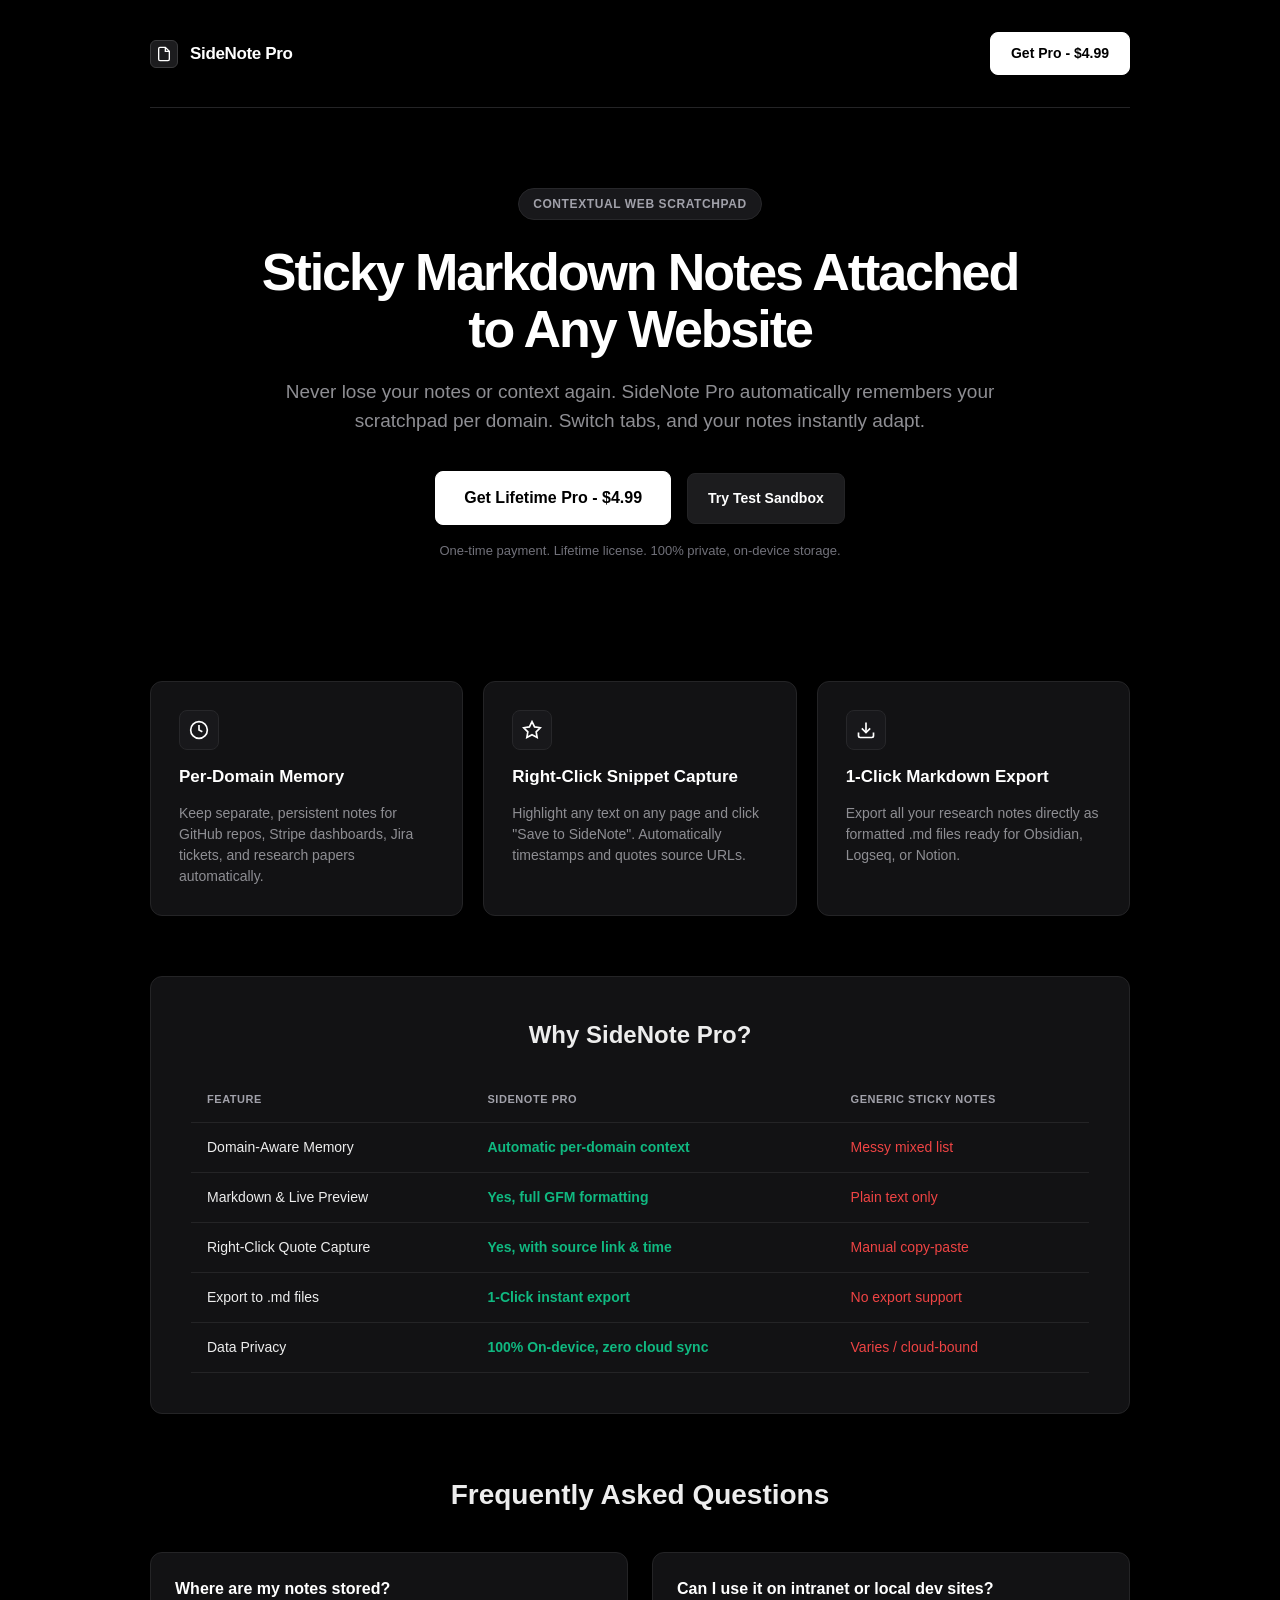
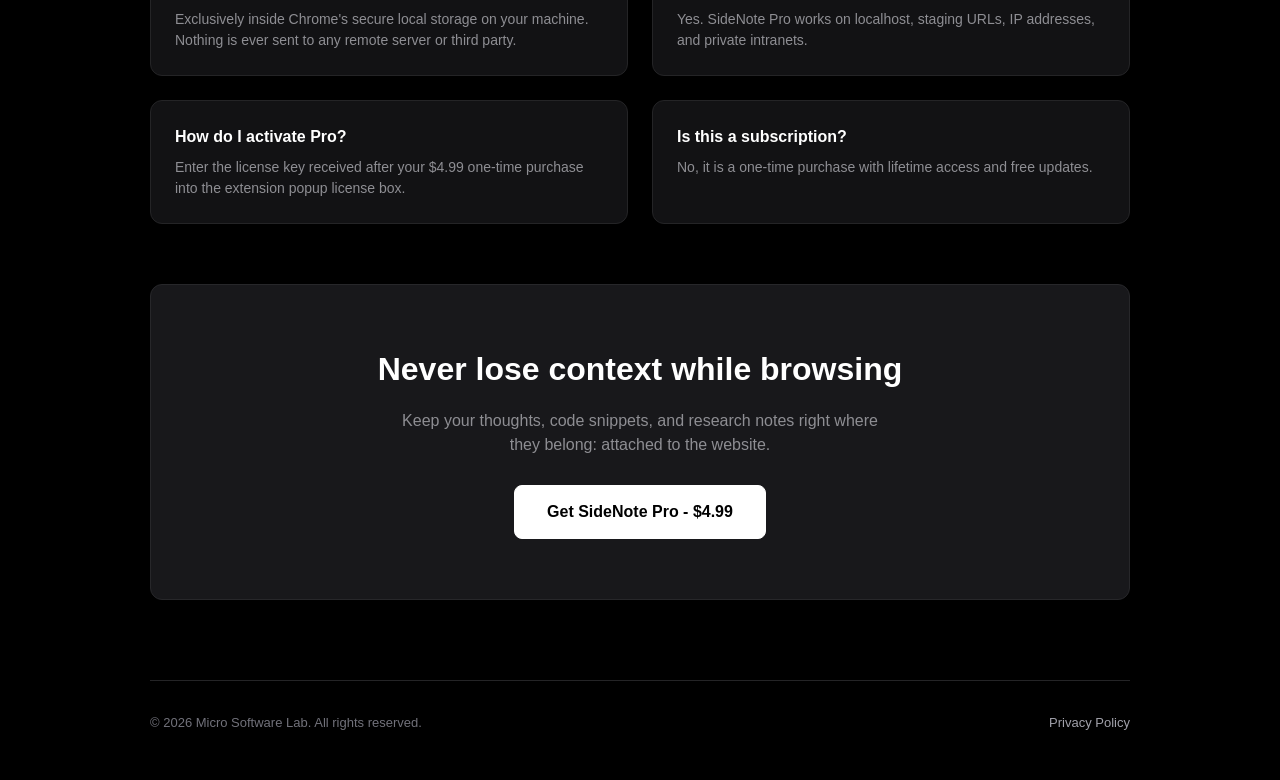
==== index.html @ 8728186e "feat: complete SideNote Pro extension with markdown engine, landing page, and lemon squeezy checkout" ====
<!DOCTYPE html>
<html lang="en">
<head>
  <meta charset="UTF-8">
  <meta name="viewport" content="width=device-width, initial-scale=1.0">
  <title>SideNote Pro - Sticky Markdown Scratchpad for Every Website</title>
  <meta name="description" content="Contextual domain-smart Markdown scratchpad for Google Chrome. Pin notes, code snippets, and research checklists to any website. 100% on-device.">
  <link rel="icon" type="image/png" href="icons/icon48.png">
  <style>
    :root {
      --bg: #000000;
      --card-bg: #121214;
      --border: #242426;
      --text: #ededed;
      --text-muted: #8e8e93;
      --accent: #ffffff;
      --accent-text: #000000;
      --radius: 12px;
    }
    * { box-sizing: border-box; margin: 0; padding: 0; }
    body {
      background: var(--bg);
      color: var(--text);
      font-family: -apple-system, BlinkMacSystemFont, "SF Pro Text", "Segoe UI", Roboto, Helvetica, Arial, sans-serif;
      line-height: 1.5;
      -webkit-font-smoothing: antialiased;
      padding: 0 20px;
    }
    .container {
      max-width: 980px;
      margin: 0 auto;
    }
    nav {
      display: flex;
      justify-content: space-between;
      align-items: center;
      padding: 32px 0;
      border-bottom: 1px solid var(--border);
    }
    .logo {
      display: flex;
      align-items: center;
      gap: 12px;
      font-weight: 700;
      font-size: 17px;
      letter-spacing: -0.02em;
      color: #fff;
    }
    .logo-icon {
      width: 28px;
      height: 28px;
      background: #1c1c1e;
      border: 1px solid #3a3a3c;
      border-radius: 6px;
      display: flex;
      align-items: center;
      justify-content: center;
    }
    .nav-actions {
      display: flex;
      align-items: center;
      gap: 16px;
    }
    .btn {
      display: inline-flex;
      align-items: center;
      justify-content: center;
      gap: 8px;
      padding: 10px 20px;
      border-radius: 8px;
      font-size: 14px;
      font-weight: 600;
      text-decoration: none;
      transition: all 0.15s ease;
      cursor: pointer;
    }
    .btn-primary {
      background: var(--accent);
      color: var(--accent-text);
      border: 1px solid #ffffff;
    }
    .btn-primary:hover {
      background: #e5e5ea;
      transform: translateY(-1px);
    }
    .btn-secondary {
      background: #1c1c1e;
      color: #fff;
      border: 1px solid var(--border);
    }
    .btn-secondary:hover {
      background: #2c2c2e;
    }
    header.hero {
      text-align: center;
      padding: 80px 0 60px;
      max-width: 760px;
      margin: 0 auto;
    }
    .pill {
      display: inline-flex;
      align-items: center;
      gap: 6px;
      padding: 6px 14px;
      border-radius: 999px;
      background: #18181b;
      border: 1px solid #27272a;
      font-size: 12px;
      font-weight: 600;
      color: #a1a1aa;
      margin-bottom: 24px;
      text-transform: uppercase;
      letter-spacing: 0.05em;
    }
    h1 {
      font-size: 52px;
      font-weight: 800;
      letter-spacing: -0.04em;
      line-height: 1.1;
      margin-bottom: 20px;
      color: #fff;
    }
    p.hero-sub {
      font-size: 19px;
      color: var(--text-muted);
      line-height: 1.5;
      margin-bottom: 36px;
      font-weight: 400;
    }
    .hero-cta {
      display: flex;
      justify-content: center;
      align-items: center;
      gap: 16px;
      margin-bottom: 16px;
    }
    .hero-meta {
      font-size: 13px;
      color: #71717a;
    }
    .features-grid {
      display: grid;
      grid-template-columns: repeat(auto-fit, minmax(280px, 1fr));
      gap: 20px;
      margin: 60px 0;
    }
    .feature-card {
      background: var(--card-bg);
      border: 1px solid var(--border);
      border-radius: var(--radius);
      padding: 28px;
      display: flex;
      flex-direction: column;
      gap: 14px;
    }
    .icon-box {
      width: 40px;
      height: 40px;
      border-radius: 8px;
      background: #18181b;
      border: 1px solid #27272a;
      display: flex;
      align-items: center;
      justify-content: center;
      color: #fff;
    }
    .feature-card h3 {
      font-size: 17px;
      font-weight: 600;
      color: #fff;
    }
    .feature-card p {
      font-size: 14px;
      color: var(--text-muted);
      line-height: 1.5;
    }
    .comparison-section {
      background: var(--card-bg);
      border: 1px solid var(--border);
      border-radius: var(--radius);
      padding: 40px;
      margin: 60px 0;
    }
    .comparison-section h2 {
      font-size: 24px;
      font-weight: 700;
      margin-bottom: 24px;
      text-align: center;
    }
    table {
      width: 100%;
      border-collapse: collapse;
      text-align: left;
      font-size: 14px;
    }
    th, td {
      padding: 14px 16px;
      border-bottom: 1px solid var(--border);
    }
    th {
      color: #a1a1aa;
      font-weight: 600;
      text-transform: uppercase;
      font-size: 11px;
      letter-spacing: 0.05em;
    }
    .check { color: #10b981; font-weight: 600; }
    .cross { color: #ef4444; }
    .faq-section {
      margin: 60px 0;
    }
    .faq-section h2 {
      font-size: 28px;
      font-weight: 700;
      text-align: center;
      margin-bottom: 36px;
    }
    .faq-grid {
      display: grid;
      grid-template-columns: 1fr 1fr;
      gap: 24px;
    }
    .faq-item {
      background: var(--card-bg);
      border: 1px solid var(--border);
      border-radius: var(--radius);
      padding: 24px;
    }
    .faq-item h4 {
      font-size: 16px;
      font-weight: 600;
      margin-bottom: 8px;
      color: #fff;
    }
    .faq-item p {
      font-size: 14px;
      color: var(--text-muted);
      line-height: 1.5;
    }
    .cta-banner {
      background: #18181b;
      border: 1px solid #27272a;
      border-radius: var(--radius);
      padding: 60px 24px;
      text-align: center;
      margin: 60px 0 80px;
    }
    .cta-banner h2 {
      font-size: 32px;
      font-weight: 800;
      margin-bottom: 16px;
      color: #fff;
    }
    .cta-banner p {
      color: var(--text-muted);
      max-width: 500px;
      margin: 0 auto 28px;
      font-size: 16px;
    }
    footer {
      border-top: 1px solid var(--border);
      padding: 32px 0 48px;
      display: flex;
      justify-content: space-between;
      font-size: 13px;
      color: #71717a;
    }
    footer a { color: #a1a1aa; text-decoration: none; }
    footer a:hover { color: #fff; }
    @media (max-width: 768px) {
      h1 { font-size: 36px; }
      .faq-grid { grid-template-columns: 1fr; }
    }
  </style>
</head>
<body>
  <div class="container">
    <nav>
      <div class="logo">
        <div class="logo-icon">
          <svg width="16" height="16" viewBox="0 0 24 24" fill="none" stroke="#fff" stroke-width="2">
            <path d="M14 2H6a2 2 0 0 0-2 2v16a2 2 0 0 0 2 2h12a2 2 0 0 0 2-2V8z"></path>
            <polyline points="14 2 14 8 20 8"></polyline>
          </svg>
        </div>
        <span>SideNote Pro</span>
      </div>
      <div class="nav-actions">
        <a href="https://micro-software-lab.lemonsqueezy.com/checkout/buy/3dfdbeb4-d743-4fff-9328-c293507b80ab" class="btn btn-primary">Get Pro - $4.99</a>
      </div>
    </nav>

    <header class="hero">
      <div class="pill">Contextual Web Scratchpad</div>
      <h1>Sticky Markdown Notes Attached to Any Website</h1>
      <p class="hero-sub">Never lose your notes or context again. SideNote Pro automatically remembers your scratchpad per domain. Switch tabs, and your notes instantly adapt.</p>
      <div class="hero-cta">
        <a href="https://micro-software-lab.lemonsqueezy.com/checkout/buy/3dfdbeb4-d743-4fff-9328-c293507b80ab" class="btn btn-primary" style="padding: 14px 28px; font-size: 16px;">Get Lifetime Pro - $4.99</a>
        <a href="demo-test.html" class="btn btn-secondary" style="padding: 14px 20px;">Try Test Sandbox</a>
      </div>
      <div class="hero-meta">One-time payment. Lifetime license. 100% private, on-device storage.</div>
    </header>

    <div class="features-grid">
      <div class="feature-card">
        <div class="icon-box">
          <svg width="20" height="20" viewBox="0 0 24 24" fill="none" stroke="currentColor" stroke-width="2">
            <circle cx="12" cy="12" r="10"></circle>
            <polyline points="12 6 12 12 16 14"></polyline>
          </svg>
        </div>
        <h3>Per-Domain Memory</h3>
        <p>Keep separate, persistent notes for GitHub repos, Stripe dashboards, Jira tickets, and research papers automatically.</p>
      </div>

      <div class="feature-card">
        <div class="icon-box">
          <svg width="20" height="20" viewBox="0 0 24 24" fill="none" stroke="currentColor" stroke-width="2">
            <polygon points="12 2 15.09 8.26 22 9.27 17 14.14 18.18 21.02 12 17.77 5.82 21.02 7 14.14 2 9.27 8.91 8.26 12 2"></polygon>
          </svg>
        </div>
        <h3>Right-Click Snippet Capture</h3>
        <p>Highlight any text on any page and click "Save to SideNote". Automatically timestamps and quotes source URLs.</p>
      </div>

      <div class="feature-card">
        <div class="icon-box">
          <svg width="20" height="20" viewBox="0 0 24 24" fill="none" stroke="currentColor" stroke-width="2">
            <path d="M21 15v4a2 2 0 0 1-2 2H5a2 2 0 0 1-2-2v-4"></path>
            <polyline points="7 10 12 15 17 10"></polyline>
            <line x1="12" y1="15" x2="12" y2="3"></line>
          </svg>
        </div>
        <h3>1-Click Markdown Export</h3>
        <p>Export all your research notes directly as formatted .md files ready for Obsidian, Logseq, or Notion.</p>
      </div>
    </div>

    <div class="comparison-section">
      <h2>Why SideNote Pro?</h2>
      <table>
        <thead>
          <tr>
            <th>Feature</th>
            <th>SideNote Pro</th>
            <th>Generic Sticky Notes</th>
          </tr>
        </thead>
        <tbody>
          <tr>
            <td>Domain-Aware Memory</td>
            <td class="check">Automatic per-domain context</td>
            <td class="cross">Messy mixed list</td>
          </tr>
          <tr>
            <td>Markdown & Live Preview</td>
            <td class="check">Yes, full GFM formatting</td>
            <td class="cross">Plain text only</td>
          </tr>
          <tr>
            <td>Right-Click Quote Capture</td>
            <td class="check">Yes, with source link & time</td>
            <td class="cross">Manual copy-paste</td>
          </tr>
          <tr>
            <td>Export to .md files</td>
            <td class="check">1-Click instant export</td>
            <td class="cross">No export support</td>
          </tr>
          <tr>
            <td>Data Privacy</td>
            <td class="check">100% On-device, zero cloud sync</td>
            <td class="cross">Varies / cloud-bound</td>
          </tr>
        </tbody>
      </table>
    </div>

    <div class="faq-section">
      <h2>Frequently Asked Questions</h2>
      <div class="faq-grid">
        <div class="faq-item">
          <h4>Where are my notes stored?</h4>
          <p>Exclusively inside Chrome's secure local storage on your machine. Nothing is ever sent to any remote server or third party.</p>
        </div>
        <div class="faq-item">
          <h4>Can I use it on intranet or local dev sites?</h4>
          <p>Yes. SideNote Pro works on localhost, staging URLs, IP addresses, and private intranets.</p>
        </div>
        <div class="faq-item">
          <h4>How do I activate Pro?</h4>
          <p>Enter the license key received after your $4.99 one-time purchase into the extension popup license box.</p>
        </div>
        <div class="faq-item">
          <h4>Is this a subscription?</h4>
          <p>No, it is a one-time purchase with lifetime access and free updates.</p>
        </div>
      </div>
    </div>

    <div class="cta-banner">
      <h2>Never lose context while browsing</h2>
      <p>Keep your thoughts, code snippets, and research notes right where they belong: attached to the website.</p>
      <a href="https://micro-software-lab.lemonsqueezy.com/checkout/buy/3dfdbeb4-d743-4fff-9328-c293507b80ab" class="btn btn-primary" style="padding: 14px 32px; font-size: 16px;">Get SideNote Pro - $4.99</a>
    </div>

    <footer>
      <div>&copy; 2026 Micro Software Lab. All rights reserved.</div>
      <div>
        <a href="privacy.html">Privacy Policy</a>
      </div>
    </footer>
  </div>
</body>
</html>
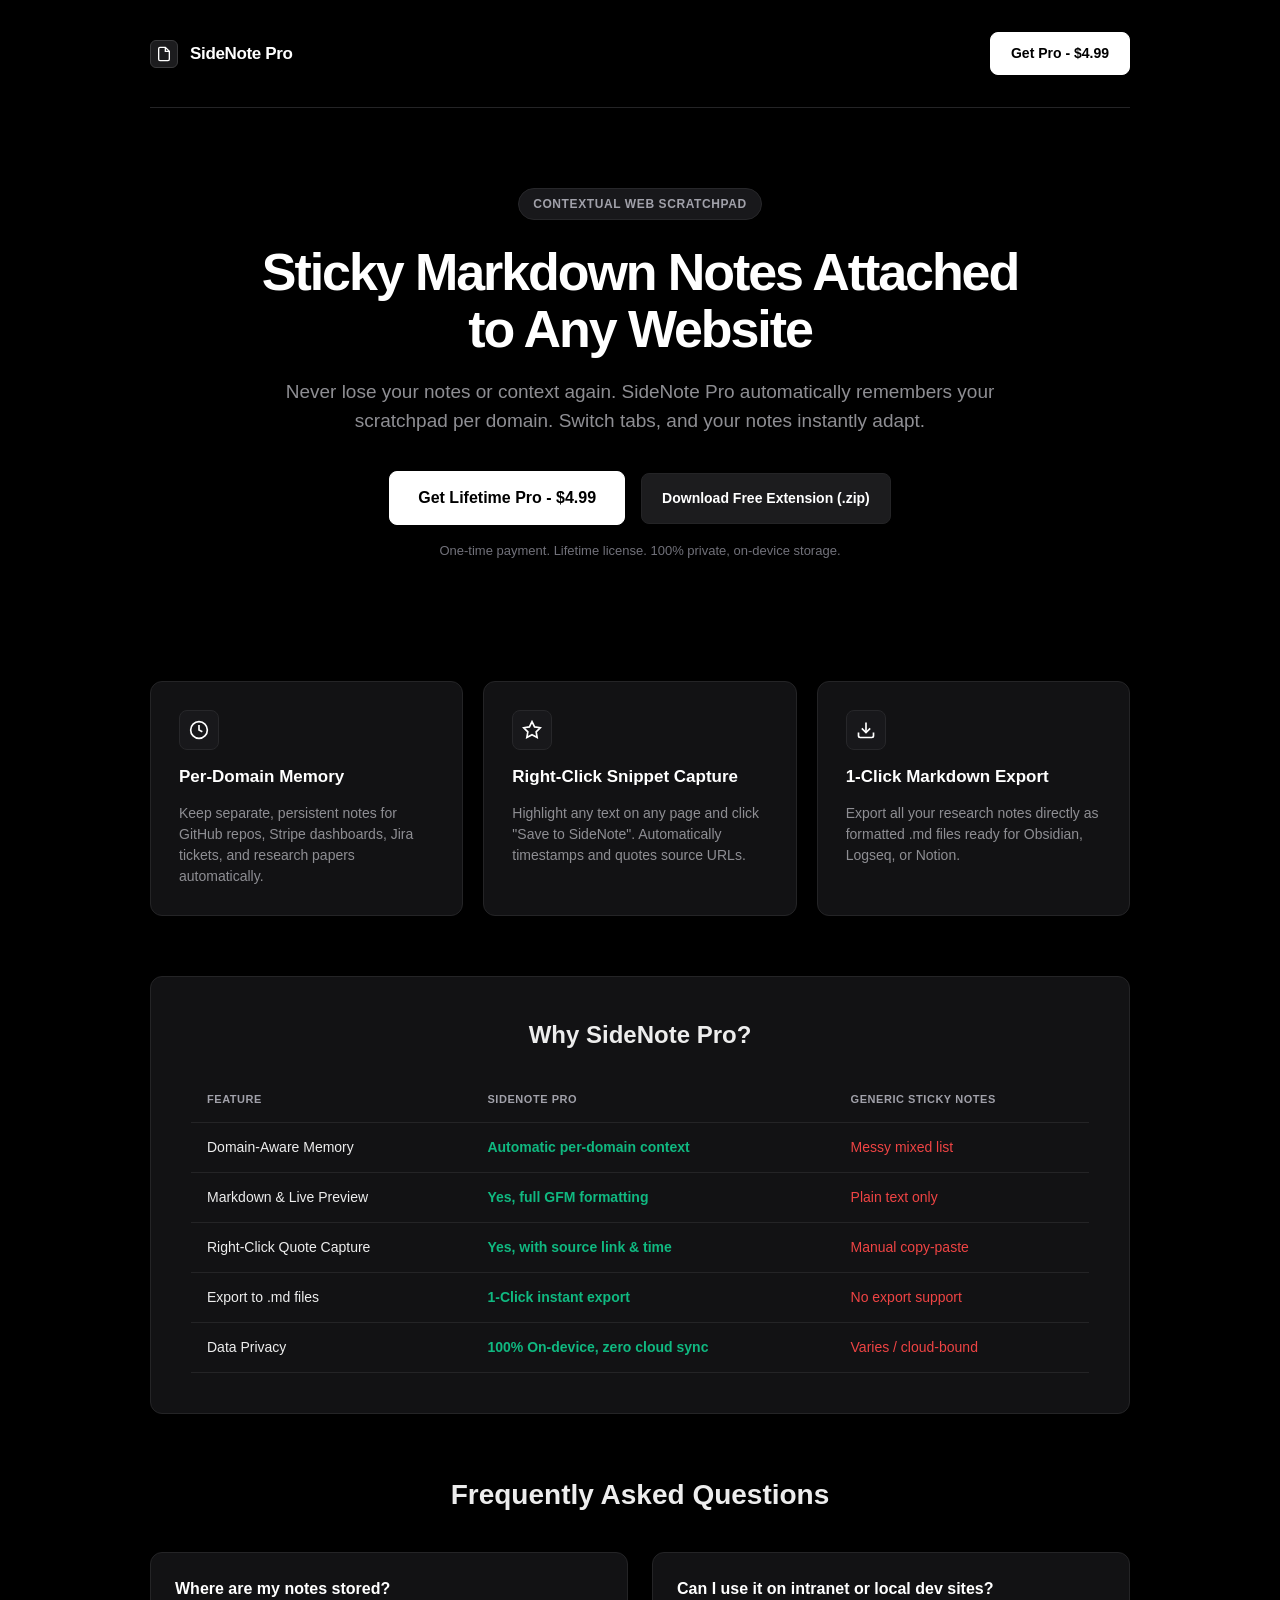
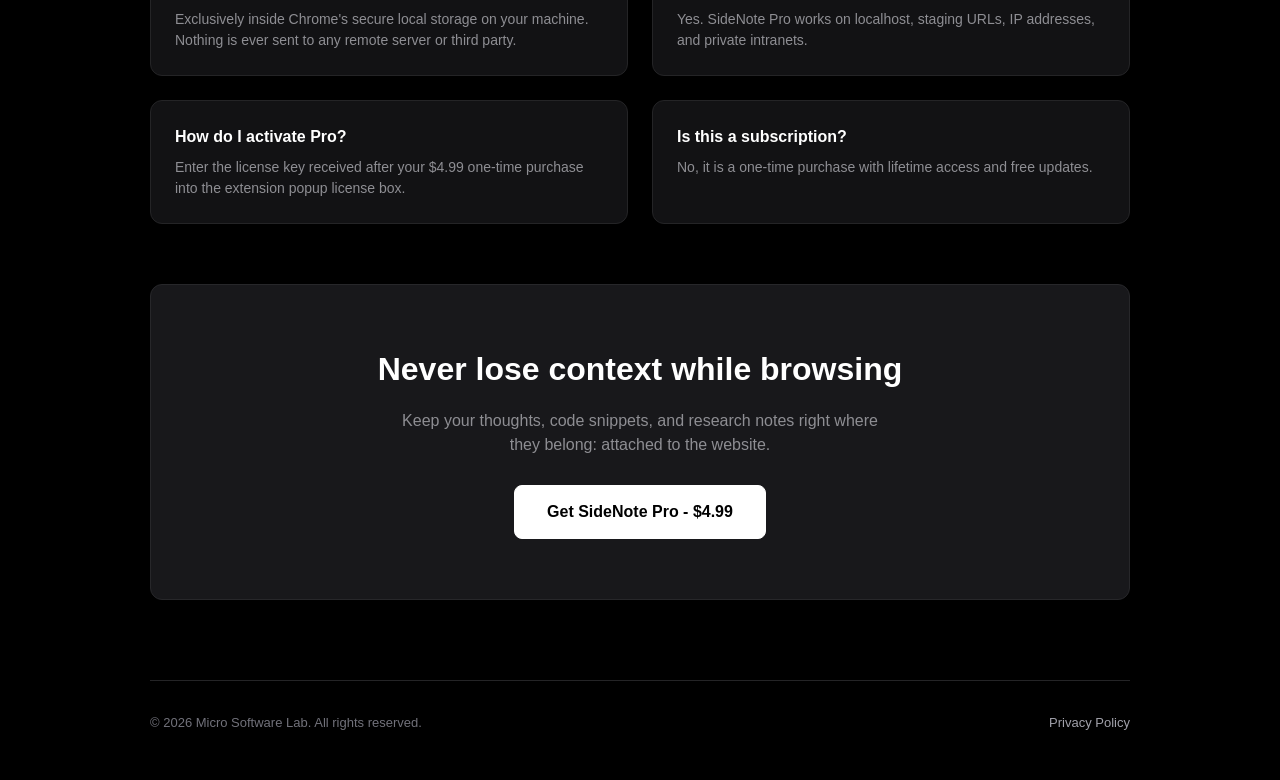
==== commit bd9f041c: "feat: add direct free zip release download button" ====
--- a/index.html
+++ b/index.html
@@ -296,7 +296,7 @@
       <p class="hero-sub">Never lose your notes or context again. SideNote Pro automatically remembers your scratchpad per domain. Switch tabs, and your notes instantly adapt.</p>
       <div class="hero-cta">
         <a href="https://micro-software-lab.lemonsqueezy.com/checkout/buy/3dfdbeb4-d743-4fff-9328-c293507b80ab" class="btn btn-primary" style="padding: 14px 28px; font-size: 16px;">Get Lifetime Pro - $4.99</a>
-        <a href="demo-test.html" class="btn btn-secondary" style="padding: 14px 20px;">Try Test Sandbox</a>
+        <a href="https://github.com/joshuajaimon7/sidenote-pro/releases/latest/download/09-sidenote-pro.zip" class="btn btn-secondary" style="padding: 14px 20px;">Download Free Extension (.zip)</a>
       </div>
       <div class="hero-meta">One-time payment. Lifetime license. 100% private, on-device storage.</div>
     </header>
